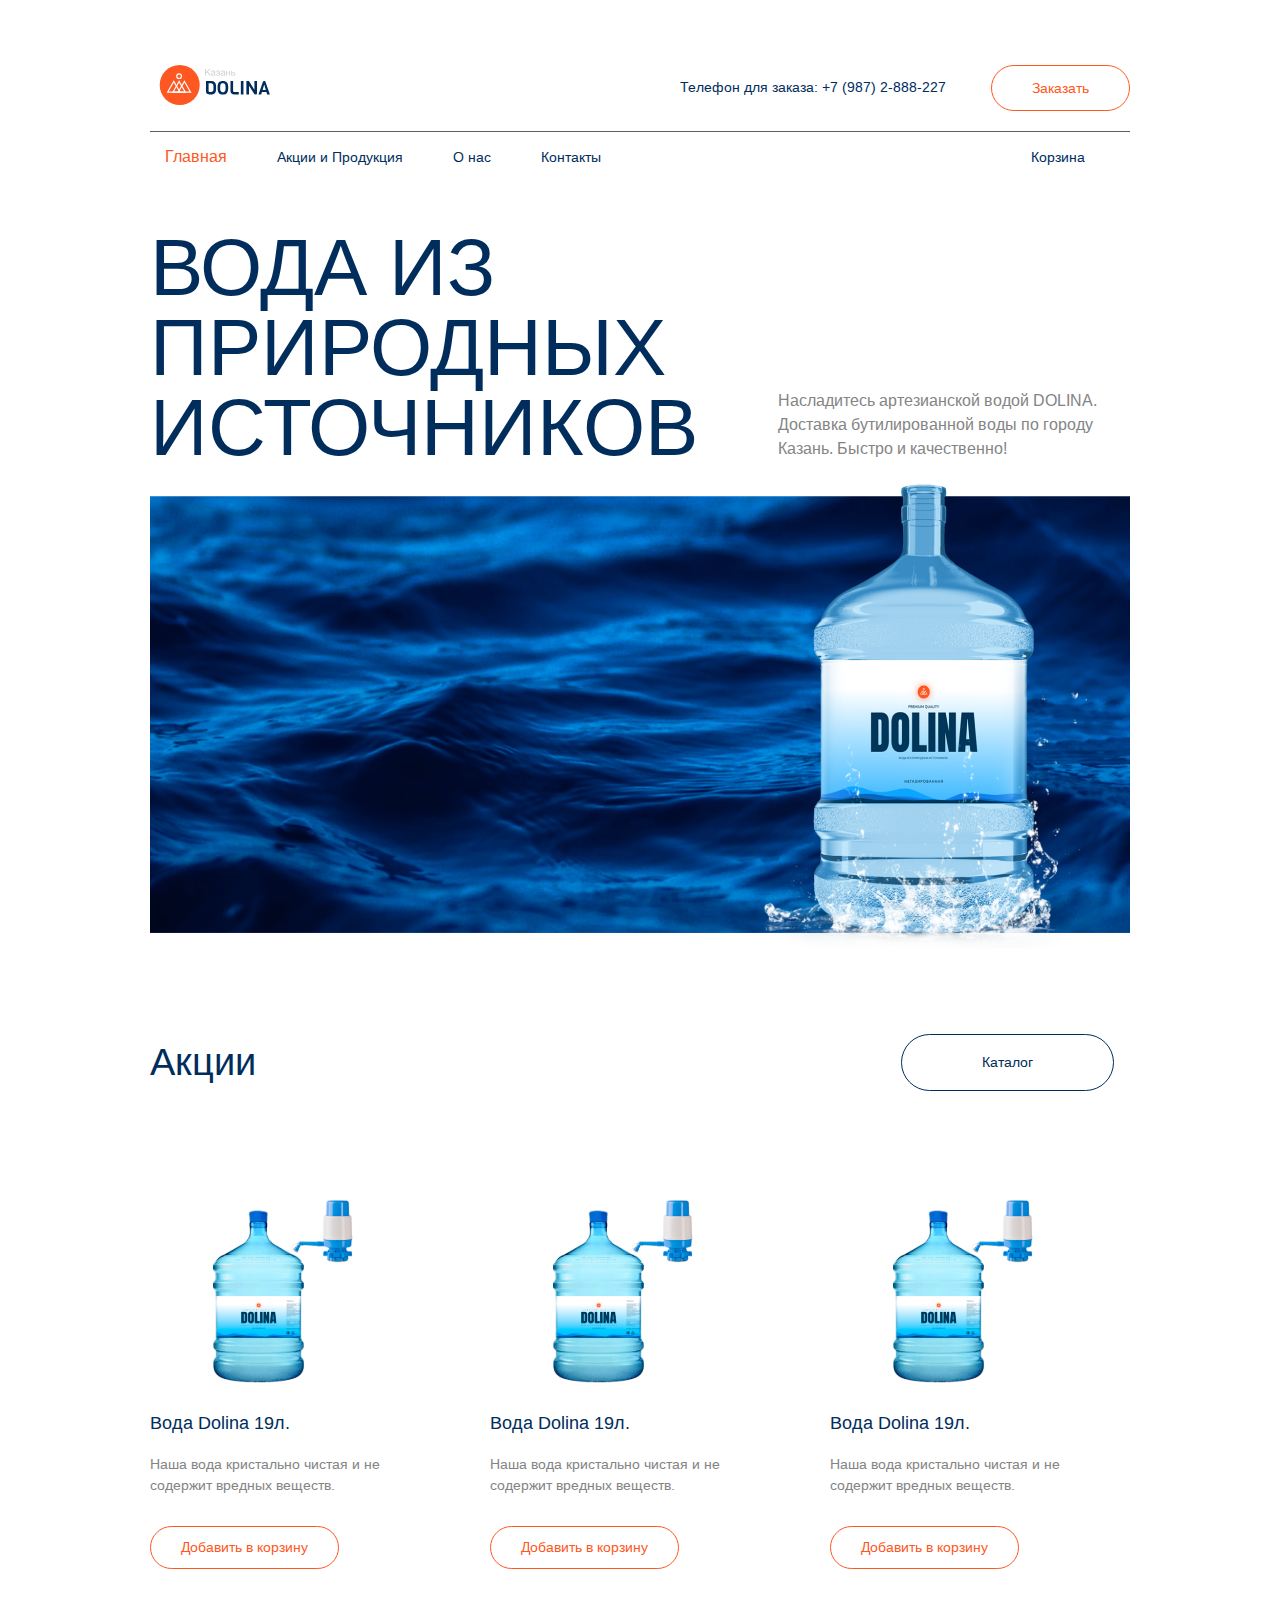
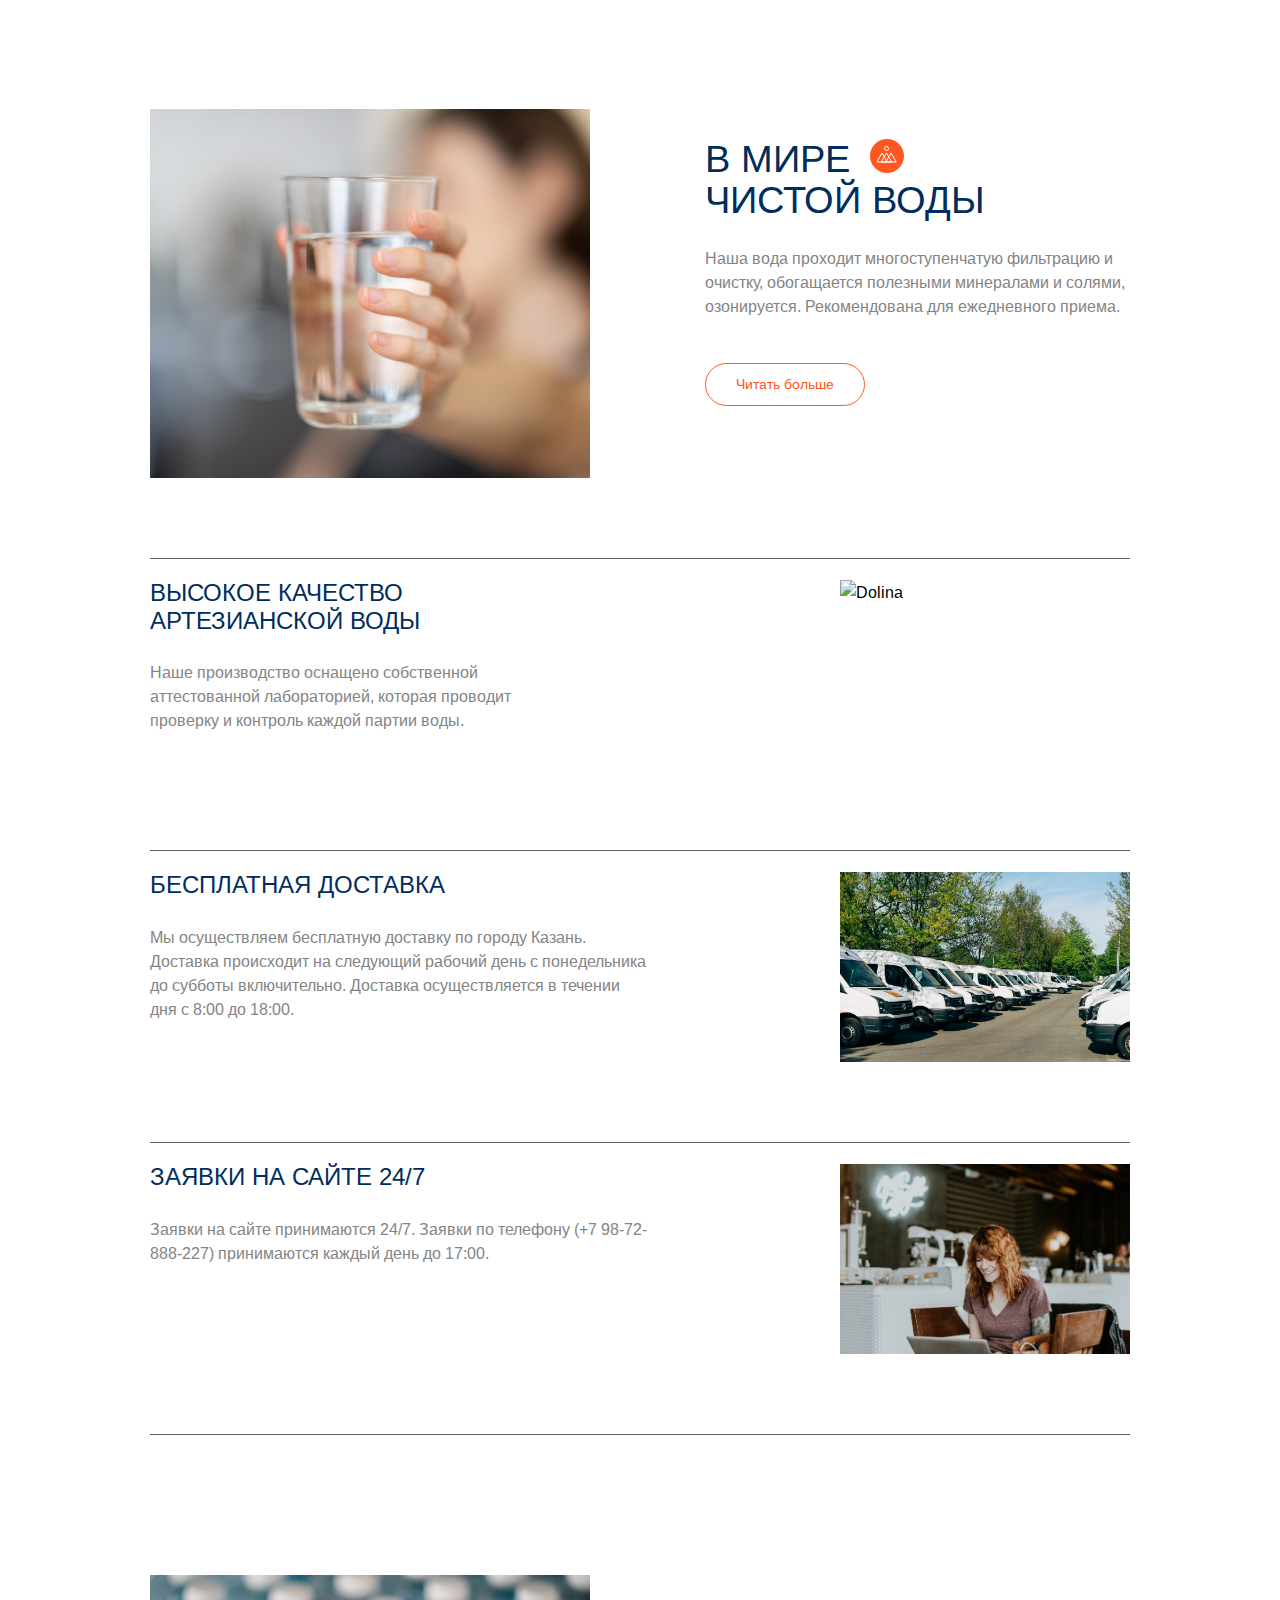
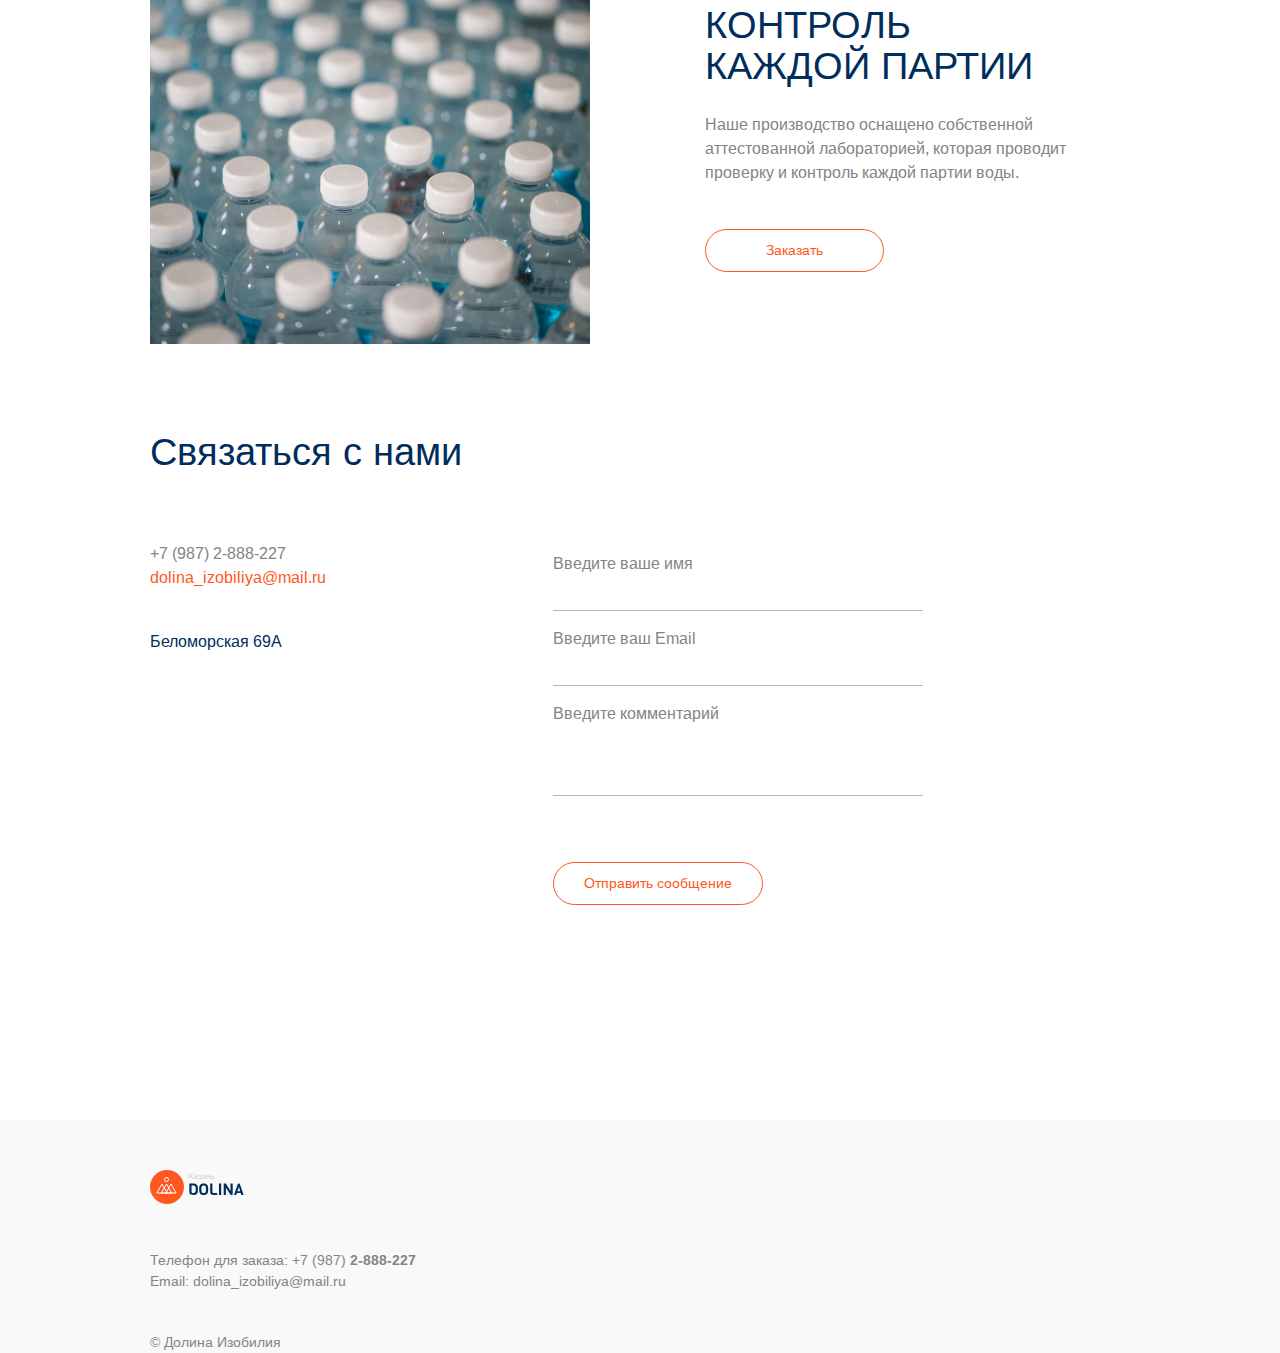
==== index.html @ 8672f8f2 "Update index.html" ====
<!DOCTYPE html>
<html lang="en">
<head>
    <meta charset="UTF-8">
    <meta http-equiv="X-UA-Compatible" content="IE=edge">
    <meta name="viewport" content="width=device-width, initial-scale=1.0">
    <link rel="stylesheet" href="style/style.css">
    <link rel="preconnect" href="https://fonts.googleapis.com">
    <link rel="stylesheet" href="style/adaptive.css">
    <link rel="preconnect" href="https://fonts.gstatic.com" crossorigin>
    <link href="https://fonts.googleapis.com/css2?family=Arimo:wght@400;500;600;700&family=Inter:wght@300;400;500;600&family=Montserrat:ital,wght@0,100;0,200;0,300;0,500;0,600;0,700;1,100;1,200;1,400;1,500&family=Open+Sans:wght@320;380;400&family=Suranna&display=swap" rel="stylesheet">
    <title>Dolina доставка воды</title>
</head>
<body>
    <header class="header">
    <div class="container">
            <div class="nav">
                <a href="/index.html"><img src="img/logo.svg" alt="" class="logotype"></a>
            <a href=tel: +7(987)2888227><p class="phone_header">Телефон для заказа: +7 (987) 2-888-227</p></a>
            <button class="order_btn">Заказать</button>
    </div>
    <div class="line"></div>

    <ul class="menu">
        <li><a href="/index.html">Главная</a></li>
        <li><a href="/akcii_produkciya.html">Акции и Продукция</a></li>
        <li><a href="/Kak_mi_rabotaem.html">О нас</a></li>
        <li><a href="/Kontakti.html">Контакты</a></li>
        <li class="basket"><a href="/basket.html">Корзина</a></li>
    </ul>
    </div>
    </header>

    <section class="main_page">
    <div class="container">
            <div class="voda_h1_h2">
                <h1>ВОДА ИЗ<br> ПРИРОДНЫХ<br> ИСТОЧНИКОВ</h1>
                <h2>Насладитесь артезианской водой DOLINA.<br> Доставка бутилированной воды по городу Казань. Быстро и качественно!</h2>
            </div>
        <img src="/img/Доставка воды по городу Казань.png" alt="" class="voda_main_img">
        </div>
    </section>

    <section class="akcii">
        <div class="container">
            <div class="akcii">
            <p class="akcii_p">Акции</p>
            <button class="katalog_btn">Каталог</button>
        </div>
        <div class="cards">
            <div class="card_1">
                <img src="/img/1but 1.svg" alt="" class="card1_png">
                <p class="header_p">Вода Dolina 19л.</p>
                <p class="under_header">Наша вода кристально чистая и не содержит вредных веществ.</p>
                <button class="add_btn">Добавить в корзину</button>
            </div>

            <div class="card_2">
                <img src="/img/1but 1.svg" alt="" class="card1_png">
                <p class="header_p">Вода Dolina 19л.</p>
                <p class="under_header">Наша вода кристально чистая и не содержит вредных веществ.</p>
                <button class="add_btn">Добавить в корзину</button>
            </div>

            <div class="card_3">
                <img src="/img/1but 1.svg" alt="" class="card1_png">
                <p class="header_p">Вода Dolina 19л.</p>
                <p class="under_header">Наша вода кристально чистая и не содержит вредных веществ.</p>
                <button class="add_btn">Добавить в корзину</button>
            </div>
        </div>
        </div>
    </section>

    <section class="clear_water">
        <div class="container">
            <div class="water">
                <img src="/img/water_cup.svg" alt="Вода Dolina" class="water_cup_img">
                <div class="text_world">
                <p class="world_p">В МИРЕ<br> ЧИСТОЙ ВОДЫ</p>
                <p class="under_world_p">Наша вода проходит многоступенчатую фильтрацию и очистку, обогащается полезными минералами и солями, озонируется.
                    Рекомендована для ежедневного приема.</p>
                <button class="read_more_btn">Читать больше</button>
            </div>
            <img src="/img/circle.svg" alt="" class="circle_img">
        </div>
        </div>
    </section>

    <section class="benefits">
        <div class="container">
            <div class="line_2"></div>
            <div class="water_2">
            <div class="kachestvo">
            <p class="kachestvo_p">ВЫСОКОЕ КАЧЕСТВО<br> АРТЕЗИАНСКОЙ ВОДЫ</p>
            <p class="nashe_p">Наше производство оснащено собственной<br>
                аттестованной лабораторией, которая проводит<br> проверку
                и контроль каждой партии воды.
            </p>
            </div>
            <img src="/img/Доставка воды в Казани.jpg" alt="Dolina" class="kachestvo_img">
        </div>
        
        <div class="line_2"></div>
        <div class="water_2">
        <div class="kachestvo">
        <p class="kachestvo_p">БЕСПЛАТНАЯ ДОСТАВКА</p>
        <p class="nashe_p">Мы осуществляем бесплатную доставку по городу Казань. 
            Доставка происходит на следующий рабочий день с понедельника до субботы включительно. 
            Доставка осуществляется в течении дня с 8:00 до 18:00.
        </p>
        </div>
        <img src="/img/Бесплатная доставка артезианской воды.jpg" alt="Dolina" class="kachestvo_img">
    </div>
    
    <div class="line_2"></div>
    <div class="water_2">
    <div class="kachestvo">
    <p class="kachestvo_p">ЗАЯВКИ НА САЙТЕ 24/7</p>
    <p class="nashe_p">Заявки на сайте принимаются 24/7. 
        Заявки по телефону (+7 98-72-888-227) принимаются каждый день до 17:00.
    </p>
    </div>
    <img src="/img/Заказать воду с доставкой.jpg" alt="Dolina" class="kachestvo_img">
</div>
<div class="line_2"></div>
    </div>
    </section>

    <section class="clear_water">
        <div class="container">
            <div class="water">
                <img src="/img/Артезианская вода.svg" alt="Вода Dolina" class="water_cup_img">
                <div class="text_world">
                <p class="world_p_p">КОНТРОЛЬ<br> КАЖДОЙ ПАРТИИ</p>
                <p class="under_world_p_p">Наше производство оснащено собственной аттестованной
                     лабораторией, которая проводит проверку и контроль каждой партии воды.</p>
                <button class="order_btn_2">Заказать</button>
            </div>
        </div>
        </div>
    </section>

    <section class="contact">
        <div class="container">
            <p class="contact_p">Связаться с нами</p>

        <div class="the_form">
        <div class="inform">
            <p class="phone_p">+7 (987) 2-888-227</p>
            <p class="mail_p">dolina_izobiliya@mail.ru</p>
            <p class="address_p">Беломорская 69А</p>
        </div>
        <form action="" class="postcard">
            <div class="form-row">
            <label for="name">Введите ваше имя</label><input type="text" id="name" required>
            </div>
            <div class="form-row">
            <label for="email">Введите ваш Email</label><input type="email" id="email" required>
            </div>
            <div class="form-row">
            <label for="message">Введите комментарий</label><textarea rows="2" id="message" required></textarea>
            </div>
            <div class="form-row">
            <input type="submit" value="Отправить сообщение">
            </div>
            </form>
        </div>
        </div>

    </section>

<span id="top"></span>
 <div class="container">
<div class="outer">
  <div class="middle">
    <div class="inner">
    </div>
  </div>
</div>
</div>
 
<div id="scroll-bottom"></div>
 
<p id="back-top">
  <a href="#top"><span></span></a>
</p>

    <footer>
        <div class="container">
            <div class="footers">
            <img src="/img/logo.svg" alt="">
            <p class="phone">Телефон для заказа: +7 (987) <b>2-888-227</b></p>
            <p class="email">Email: dolina_izobiliya@mail.ru</p>
            <p class="footer_p">© Долина Изобилия</p>
            </div>
        </div>
    </footer>
    
    <script src="/jquery-3.6.0.min.js"></script>
    <script src="menu.js"></script>
    <script src="/app.js"></script>
</body>
</html>
---- style/style.css ----
* {
    margin: 0;
    padding: 0;
    font-family: 'Arimo', sans-serif;
    line-height: 150%;
}


h1, h2, h3, h4, h5, h6 {
    padding: 0;
    margin: 0;
}

ul, li {
    display: block;
    padding: 0;
    margin: 0;
}

.container {
    width: 980px;
    margin: 0 auto; 
}

.logotype {
    cursor: pointer;
    width: 130px;
    height: 40px;
}

a {
    text-decoration: none;
}

.phone_header {
    cursor: pointer;
    color: #002D5C;
    padding-top: 12px;
    padding-left: 400px;
    font-size: 14px;
    transition: 0.3s;
}

.phone_header:hover {
    transform: scale(15px);
    font-size: 15px;
    color: #FF5722;
}

.header {
    padding-top: 65px;
}

.nav {
    display: flex;
}

.menu {
    display: flex;
    padding-left: 15px;
    padding-top: 12px;
}

.menu li { 
    margin-right: 50px;
    list-style-type: none;
}

.menu li a {
    white-space: nowrap;
    letter-spacing: -1%;
    font-weight: 500;
    text-decoration: none;
    font-size: 14px;
    transition: 0.3s;
    color: #002D5C;
}

.menu li a:hover {
    font-size: 15px;
    transform: scale(15px);
    color: #FF5722;
}

.menu li.active a {
    font-size: 16px;
	color: #FF5722;
}

.order_btn {
    cursor: pointer;
    border: 1px solid #FF5722;
    border-radius: 50px;
    padding: 10px 40px 10px 40px;
    background-color: #ffffff;
    font-size: 14px;
    font-weight: 500;
    color: #FF5722;
    margin-left: auto;
    transition: 0.5s;
}

.order_btn:hover {
    background-color: #FF5722;
    color: white;
    transform: scale(1.1);
}

.basket {
    cursor: pointer;
    padding-left: 380px;
    transition: 0.5s;
}

.line {
    border-bottom: 1px solid #606060;
    margin-top: 20px;
}

.voda_h1_h2 {
    display: flex;
}

h1 {
    padding-top: 60px;
    color: #002D5C;
    line-height: 100%;
    font-size: 80px;
    font-weight: 200;
}

h2 {
    font-size: 16px;
    color: #848484;
    font-weight: 100;
    padding-top: 220px;
    padding-left: 80px;
}

.voda_main_img {
    width: 980px;
    height: 480px;
}

.akcii {
    display: flex;
}

.akcii_p {
    color: #002D5C;
    font-size: 38px;
    font-weight: 500;
    padding-top: 80px;
}

.katalog_btn {
    font-size: 14px;
    margin-top: 80px;
    cursor: pointer;
    background-color: #ffffff;
    border: 1px solid #002D5C;
    border-radius: 50px;
    padding: 10px 80px 10px 80px;
    color: #002D5C;
    font-weight: 500;
    margin-left: 645px;
    transition: 0.5s;
}

.katalog_btn:hover {
    background-color: #FF5722;
    color: white;
    transform: scale(1.1);
    border: none;
}

.cards {
    display: flex;
}

.card_1 {
    padding-top: 105px;
}

.header_p {
    font-size: 18px;
    color: #002D5C;
}

.under_header {
    font-size: 14px;
    color: #848484;
    padding-top: 18px;
    width: 230px; 
}

.add_btn {
    margin-top: 30px;
    font-size: 14px;
    cursor: pointer;
    background-color: #ffffff;
    border: 1px solid #FF5722;
    border-radius: 50px;
    padding: 10px 30px 10px 30px;
    color: #FF5722;
    font-weight: 500;
    transition: 0.5s;
}

.add_btn:hover {
    background-color: #FF5722;
    color: #ffffff;
    transform: scale(1.1);
    border: none;
}

.card_2 {
    padding-top: 105px;
    padding-left: 110px;
}

.card_3 {
    padding-top: 105px;
    padding-left: 110px;
}

.clear_water {
    padding-top: 120px;
}

.water {
    display: flex;
}

.water_cup_img {
    padding-top: 20px;
}

.world_p {
    padding-left: 115px;
    color: #002D5C;
    font-size: 38px;
    line-height: 108%;
}

.circle_img {
    position: absolute;
    padding-top: 50px;
    padding-left: 720px;
}

.under_world_p {
    color: #848484;
    padding-top: 25px;
    padding-left: 115px;
}

.text_world {
    padding-top: 50px;
}

.read_more_btn {
    margin-top: 45px;
    font-size: 14px;
    cursor: pointer;
    background-color: #ffffff;
    border: 1px solid #FF5722;
    border-radius: 50px;
    padding: 10px 30px 10px 30px;
    color: #FF5722;
    font-weight: 500;
    transition: 0.5s;
    margin-left: 115px;
}

.read_more_btn:hover {
    background-color: #FF5722;
    color: #ffffff;
    transform: scale(1.1);
    border: none;
}

.line_2 {
    border-bottom: 1px solid #606060;
    margin-top: 80px;
}

.kachestvo_p {
    color: #002D5C;
    font-size: 24px;
    padding-top: 21px;
    line-height: 115%;
    width: 300px;
}

.nashe_p {
    padding-top: 25px;
    font-size: 16px;
    color: #848484;
    width: 500px;
    line-height: 150%;
}

.kachestvo_img {
    width: 425px;
    height: 190px;
    margin-top: 21px;
    margin-left: 190px;
}

.water_2 {
    display: flex;
}

.world_p_p {
    padding-left: 115px;
    color: #002D5C;
    font-size: 38px;
    line-height: 108%;
}

.under_world_p_p {
    color: #848484;
    padding-top: 25px;
    padding-left: 115px;
}

.order_btn_2 {
    cursor: pointer;
    border: 1px solid #FF5722;
    border-radius: 50px;
    padding: 10px 60px 10px 60px;
    background-color: #ffffff;
    font-size: 14px;
    font-weight: 500;
    color: #FF5722;
    margin-top: 45px;
    margin-left: 115px;
    transition: 0.5s;
}

.order_btn_2:hover {
    background-color: #FF5722;
    color: white;
    transform: scale(1.1);
}

footer {
    margin-top: 180px;
    background-color: #F9F9F9;
    color: #848484;
}

.phone {
    margin-top: 40px;
}

.footer_p {
    margin-top: 40px;
}

.phone, .footer_p, .email {
    font-size: 14px;
}

.footers {
    padding-top: 50px;
}

.menu_icon {
    display: none;
}

.contact_p {
    color: #002D5C;
    font-size: 38px;
    font-weight: 500;
    padding-top: 80px;
}

.phone_p, .mail_p, .address_p {
    font-size: 16px;
    color: #848484;
}

.phone_p {
    margin-top: 60px;
}

.mail_p {
    color: #FF5722;
}

.address_p {
    padding-top: 40px;
    color: #002D5C;
}

.the_form {
    display: flex;
}

.postcard {
    max-width: 350px;
    margin: 50px auto 0;
    padding: 20px;
    color: #848484;
 }

 .form-row {
    margin-bottom: 15px;
 }

 .form-row input[type="text"], .form-row input[type="email"], .form-row textarea {
    width: 100%;
    padding: 0 10px;
    line-height: 35px;
    border-width: 0;
    outline: none;
    background-size: 8px 35px;
    border-bottom: 1px solid #b6b6b6;
 }

 .form-row textarea {
    background-attachment: local;
    background-repeat: repeat;
    resize: none;
 }

 .form-row input[type="submit"] {
    margin-top: 45px;
    font-size: 14px;
    cursor: pointer;
    background-color: #ffffff;
    border: 1px solid #FF5722;
    border-radius: 50px;
    padding: 10px 30px 10px 30px;
    color: #FF5722;
    font-weight: 500;
    transition: 0.5s;
 }

 .form-row input[type=submit]:hover {
    background-color: #FF5722;
    color: #ffffff;
    transform: scale(1.1);
    border: none;
}

#back-top{ 
    position:fixed;
    height: 38px;
    bottom: 45px;
    left: 20px;
    padding: 0;
    margin: 0;
  }
   
  #back-top a{
    display:block;
    text-align:center;
  }
   
  #back-top span{
    width: 65px;
    height: 65px;
    display:block;
    margin: 0;
    padding: 0;
    background: url("/img/up_icon.svg") no-repeat center center;
  }
---- style/adaptive.css ----
/* адаптив */

@media screen and (max-width: 1200px) {
    .container {
        width: 1140px;
    }
}

@media screen and (max-width: 1199px) {
    .container {
        width: 960px;
    }

    .logotype {
        width: 100px;
        height: 40px;
    }

    .order_btn {
        border-radius: 30px;
        padding: 5px 20px 5px 20px;
    }

    .menu {
        white-space: nowrap
    }

    .menu li a {
        font-size: 14px;
    }

    h1 {
        font-size: 60px;
    }
    h2 {
        font-size: 16px;
        padding-top: 160px;
    }
    .voda_main_img {
        width: 960px;
        height: 430px;
    }
    .katalog_btn {
        margin-left: 640px;
    }
    .card_2, .card_3 {
        padding-left: 130px;
    }
    .world_p {
        font-size: 26px;
        white-space: nowrap;
    }
    .circle_img {
        padding-top: 45px;
        padding-left: 670px;
    }
    .read_more_btn {
        margin-top: 30px;
    }
    .kak_rabotaet_img {
        width: 960px;
    }
    .under_akcii_p {
        white-space: nowrap;
    }
    .under_headline_p {
        white-space: nowrap;
    }
}

@media screen and (max-width: 991px) {
    .container {
        width: 720px;
    }
    .nashe_p {
        width: 385px;
    }
    .menu {
        padding-left: 10px;
    }
    .phone_header {
        padding-left: 200px;
    }
    .katalog_btn {
        margin-left: 400px;
    }
    h2 {
        padding-top: 130px;
        font-size: 14px;
    }
    .card_2, .card_3 {
        padding-left: 30px;
    }
    .voda_main_img {
        width: 720px;
        height: 350px;
    }
    .kachestvo_img {
        margin-left: 50px;
    }
    .world_p_p {
        padding-left: 100px;
        font-size: 26px;
    }
    .under_world_p_p {
        padding-left: 100px;
    }
    .order_btn_2 {
        margin-left: 100px;
    }
    .nashe_p{
        font-size: 14px;
    }
    .under_world_p {
        font-size: 14px;
    }
    .under_world_p_p {
        font-size: 14px;
    }
    .basket {
        padding-left: 140px;
    }
   
}

@media screen and (max-width: 767px) {
    .container {
        width: 540px;
    }

    .phone_header {
        padding-left: 40px;
    }

    .katalog_btn {
        margin-left: 225px;
    }

    .card_2 {
        padding-left: 130px;
    }

    .card_3 {
        display: none;
    }

    .circle_img {
        display: none;
    }

    .world_p, .under_world_p {
        margin-left: 0px;
        padding-left: 0px;
    }

    .read_more_btn {
        margin-left: 0px;
    }

    .water {
        display: block;
        margin-left: 10px;
    }

    .water_cup_img {
        height: 300px;
        padding-left: 0px;
        margin-left: 0px;
        padding: 0;
    }

    .line {
        width: 100%;
    }

    .voda_main_img {
        width: 540px;
        height: 250px;
    }

    .voda_h1_h2 {
        display: block;
    }

    h1 {
        font-size: 80px;
    }

    h2 {
        padding-top: 20px;
        padding-left: 0px;
        font-size: 16px;
    }

    .world_p_p, .under_world_p_p {
        padding-left: 0px;
    }

    .order_btn_2 {
        margin-left: 0px;
    }

    .kachestvo_img {
        width: 140px;
        height: 70px;
    }

    .basket {
        padding-left: 0px;
    }

    .the_form {
        display: block;
    }
    
    .postcard {
        margin-left: 0px;
        margin-top: 110px;
        padding: 0;
    }
   
}
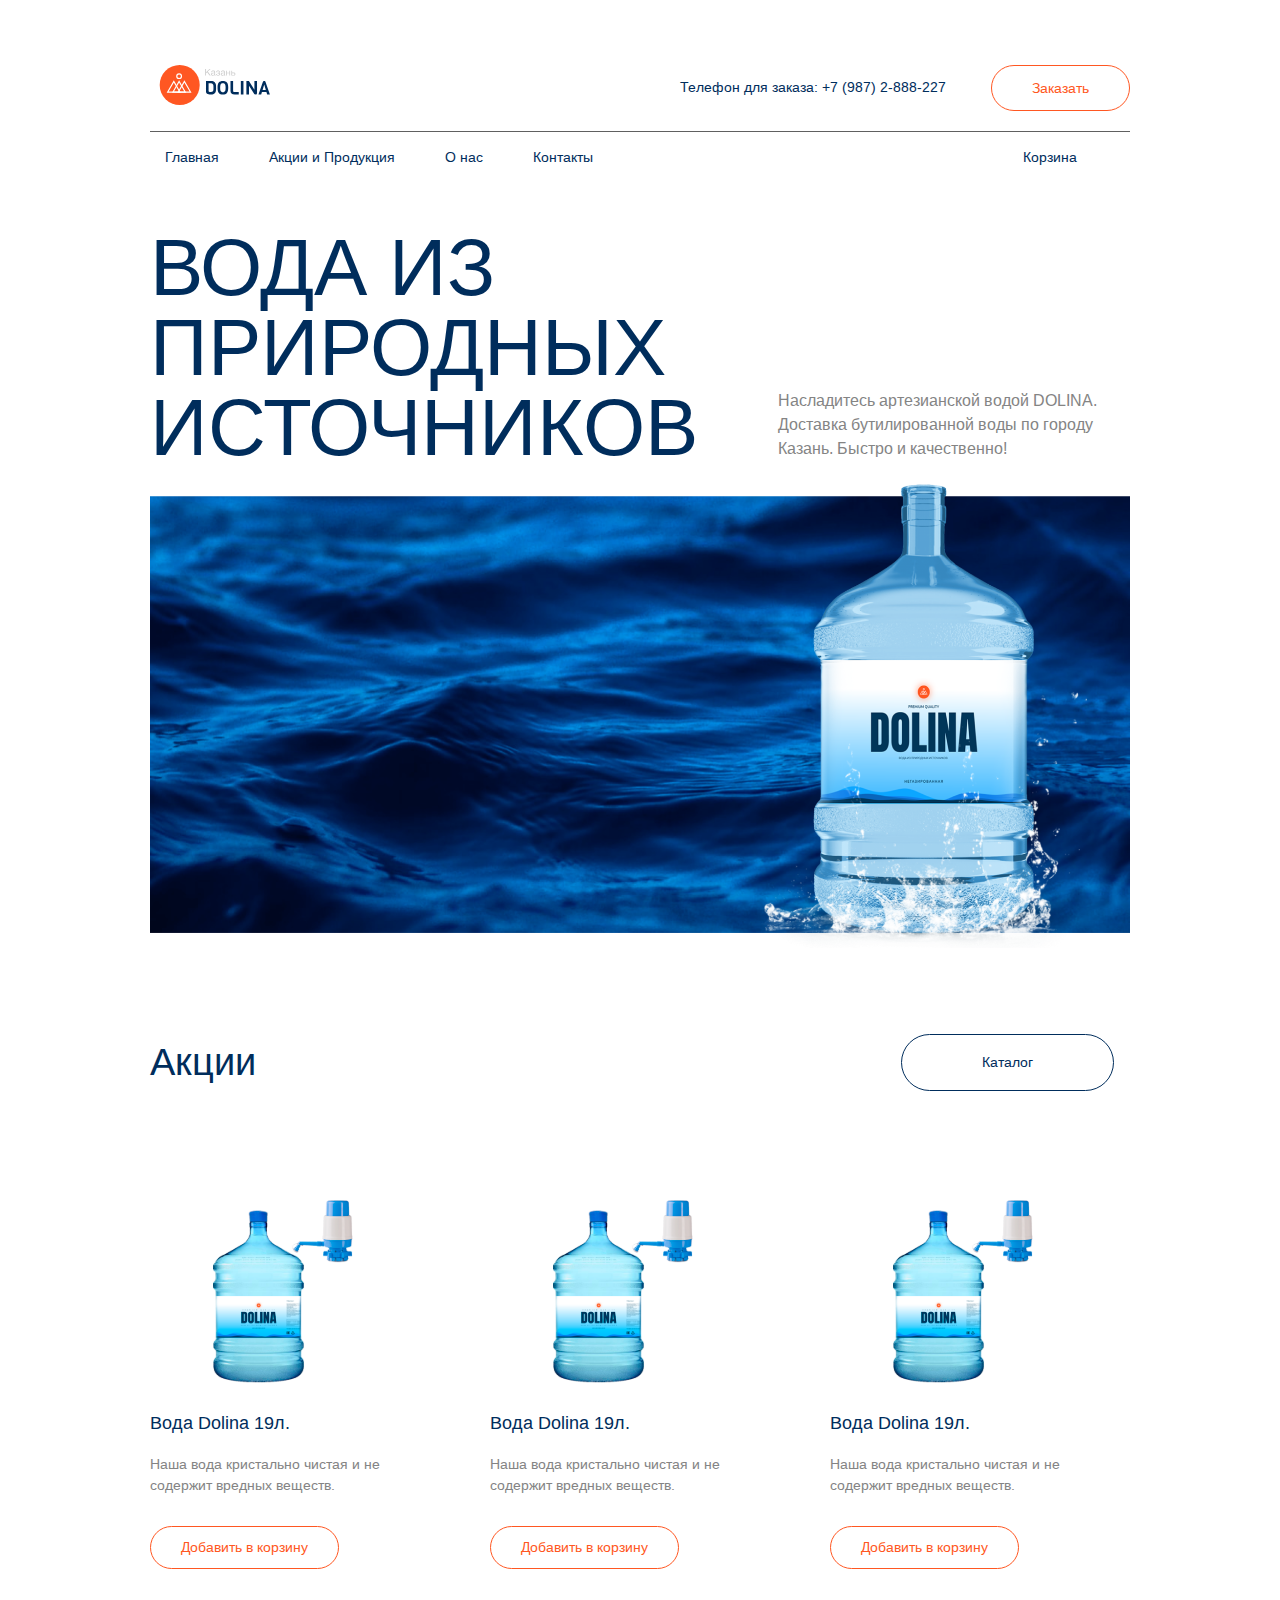
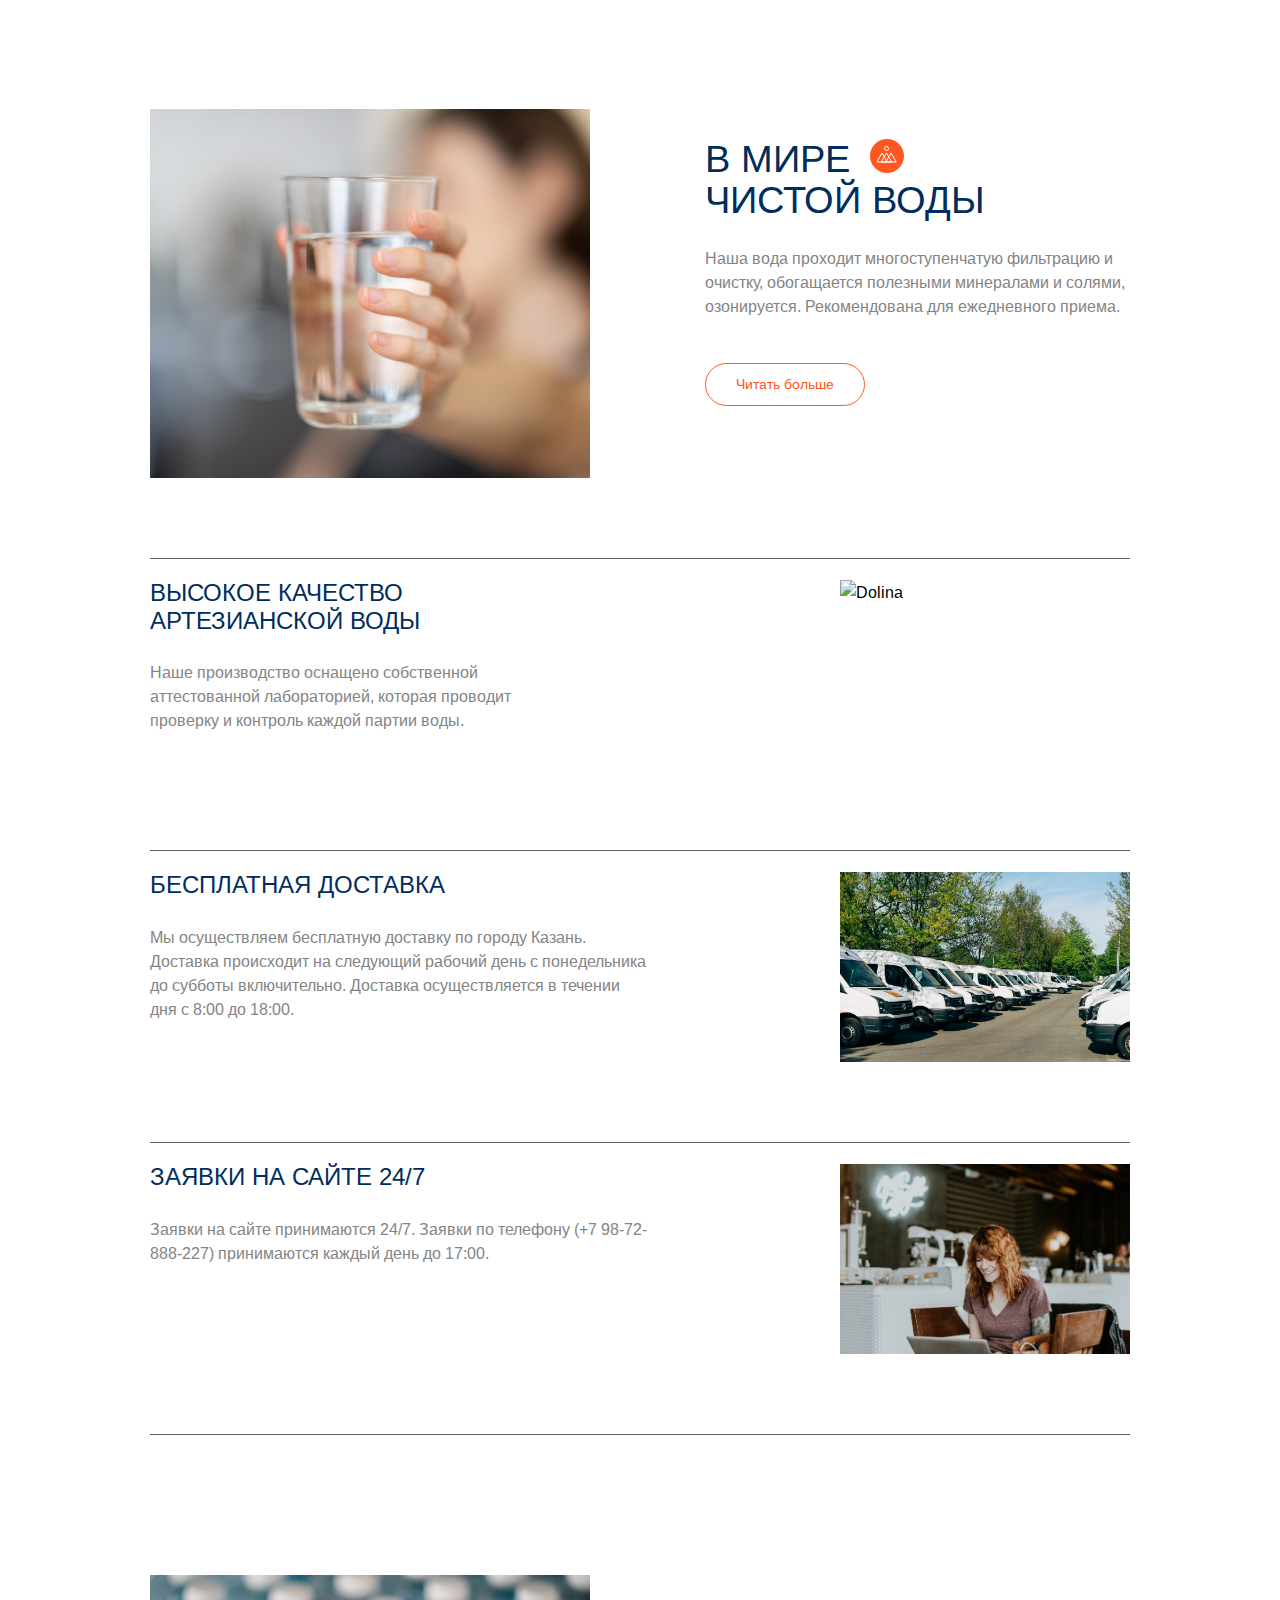
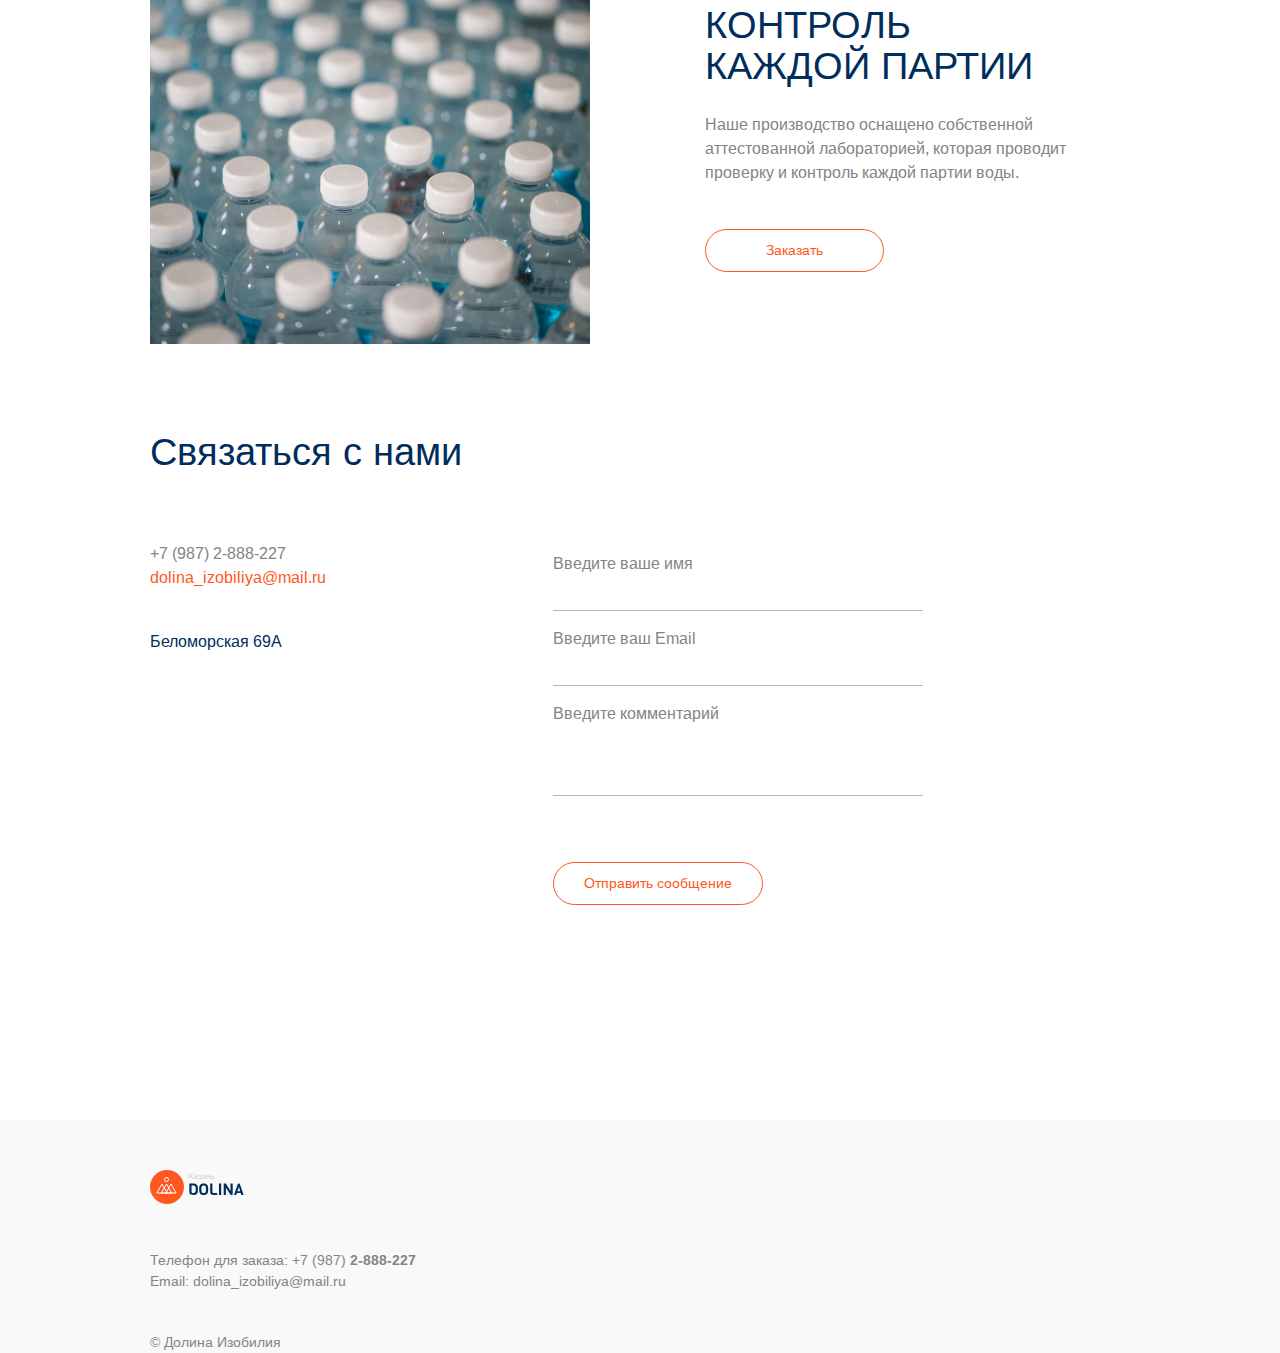
==== commit 3b314658: "Update index.html" ====
--- a/index.html
+++ b/index.html
@@ -14,20 +14,27 @@
 <body>
     <header class="header">
     <div class="container">
-            <div class="nav">
-                <a href="/index.html"><img src="img/logo.svg" alt="" class="logotype"></a>
+
+        <div class="menu-burger_header">
+        <span></span>
+        </div>
+        
+    <nav class="nav_nav">
+
+    <div class="nav">
+            <a href="/index.html"><img src="img/logo.svg" alt="" class="logotype"></a>
             <a href=tel: +7(987)2888227><p class="phone_header">Телефон для заказа: +7 (987) 2-888-227</p></a>
             <button class="order_btn">Заказать</button>
     </div>
     <div class="line"></div>
-
     <ul class="menu">
-        <li><a href="/index.html">Главная</a></li>
-        <li><a href="/akcii_produkciya.html">Акции и Продукция</a></li>
-        <li><a href="/Kak_mi_rabotaem.html">О нас</a></li>
-        <li><a href="/Kontakti.html">Контакты</a></li>
-        <li class="basket"><a href="/basket.html">Корзина</a></li>
+        <li><a href="inbdex.html">Главная</a></li>
+        <li><a href="akcii_produkciya.html">Акции и Продукция</a></li>
+        <li><a href="Kak_mi_rabotaem.html">О нас</a></li>
+        <li><a href="Kontakti.html">Контакты</a></li>
+        <li class="basket"><a href="basket.html">Корзина</a></li>
     </ul>
+    </nav>
     </div>
     </header>
 
@@ -37,7 +44,7 @@
                 <h1>ВОДА ИЗ<br> ПРИРОДНЫХ<br> ИСТОЧНИКОВ</h1>
                 <h2>Насладитесь артезианской водой DOLINA.<br> Доставка бутилированной воды по городу Казань. Быстро и качественно!</h2>
             </div>
-        <img src="/img/Доставка воды по городу Казань.png" alt="" class="voda_main_img">
+        <img src="img/Доставка воды по городу Казань.png" alt="" class="voda_main_img">
         </div>
     </section>
 
@@ -49,21 +56,21 @@
         </div>
         <div class="cards">
             <div class="card_1">
-                <img src="/img/1but 1.svg" alt="" class="card1_png">
+                <img src="img/1but 1.svg" alt="" class="card1_png">
                 <p class="header_p">Вода Dolina 19л.</p>
                 <p class="under_header">Наша вода кристально чистая и не содержит вредных веществ.</p>
                 <button class="add_btn">Добавить в корзину</button>
             </div>
 
             <div class="card_2">
-                <img src="/img/1but 1.svg" alt="" class="card1_png">
+                <img src="img/1but 1.svg" alt="" class="card1_png">
                 <p class="header_p">Вода Dolina 19л.</p>
                 <p class="under_header">Наша вода кристально чистая и не содержит вредных веществ.</p>
                 <button class="add_btn">Добавить в корзину</button>
             </div>
 
             <div class="card_3">
-                <img src="/img/1but 1.svg" alt="" class="card1_png">
+                <img src="img/1but 1.svg" alt="" class="card1_png">
                 <p class="header_p">Вода Dolina 19л.</p>
                 <p class="under_header">Наша вода кристально чистая и не содержит вредных веществ.</p>
                 <button class="add_btn">Добавить в корзину</button>
@@ -75,14 +82,14 @@
     <section class="clear_water">
         <div class="container">
             <div class="water">
-                <img src="/img/water_cup.svg" alt="Вода Dolina" class="water_cup_img">
+                <img src="img/water_cup.svg" alt="Вода Dolina" class="water_cup_img">
                 <div class="text_world">
                 <p class="world_p">В МИРЕ<br> ЧИСТОЙ ВОДЫ</p>
                 <p class="under_world_p">Наша вода проходит многоступенчатую фильтрацию и очистку, обогащается полезными минералами и солями, озонируется.
                     Рекомендована для ежедневного приема.</p>
                 <button class="read_more_btn">Читать больше</button>
             </div>
-            <img src="/img/circle.svg" alt="" class="circle_img">
+            <img src="img/circle.svg" alt="" class="circle_img">
         </div>
         </div>
     </section>
@@ -98,7 +105,7 @@
                 и контроль каждой партии воды.
             </p>
             </div>
-            <img src="/img/Доставка воды в Казани.jpg" alt="Dolina" class="kachestvo_img">
+            <img src="img/Доставка воды в Казани.jpg" alt="Dolina" class="kachestvo_img">
         </div>
         
         <div class="line_2"></div>
@@ -110,7 +117,7 @@
             Доставка осуществляется в течении дня с 8:00 до 18:00.
         </p>
         </div>
-        <img src="/img/Бесплатная доставка артезианской воды.jpg" alt="Dolina" class="kachestvo_img">
+        <img src="img/Бесплатная доставка артезианской воды.jpg" alt="Dolina" class="kachestvo_img">
     </div>
     
     <div class="line_2"></div>
@@ -121,7 +128,7 @@
         Заявки по телефону (+7 98-72-888-227) принимаются каждый день до 17:00.
     </p>
     </div>
-    <img src="/img/Заказать воду с доставкой.jpg" alt="Dolina" class="kachestvo_img">
+    <img src="img/Заказать воду с доставкой.jpg" alt="Dolina" class="kachestvo_img">
 </div>
 <div class="line_2"></div>
     </div>
@@ -130,7 +137,7 @@
     <section class="clear_water">
         <div class="container">
             <div class="water">
-                <img src="/img/Артезианская вода.svg" alt="Вода Dolina" class="water_cup_img">
+                <img src="img/Артезианская вода.svg" alt="Вода Dolina" class="water_cup_img">
                 <div class="text_world">
                 <p class="world_p_p">КОНТРОЛЬ<br> КАЖДОЙ ПАРТИИ</p>
                 <p class="under_world_p_p">Наше производство оснащено собственной аттестованной
@@ -189,7 +196,7 @@
     <footer>
         <div class="container">
             <div class="footers">
-            <img src="/img/logo.svg" alt="">
+            <img src="img/logo.svg" alt="">
             <p class="phone">Телефон для заказа: +7 (987) <b>2-888-227</b></p>
             <p class="email">Email: dolina_izobiliya@mail.ru</p>
             <p class="footer_p">© Долина Изобилия</p>
--- a/style/style.css
+++ b/style/style.css
@@ -470,3 +470,12 @@
     background: url("/img/up_icon.svg") no-repeat center center;
   }
 
+  .container {
+    animation: 1s show ease;
+  }
+
+  @keyframes show {
+    from { opacity: 0; }
+    to { opacity: 1; }
+  }
+
--- a/style/adaptive.css
+++ b/style/adaptive.css
@@ -130,10 +130,16 @@
 
     .phone_header {
         padding-left: 40px;
+        padding-top: 40px;
+        font-size: 24px;
     }
 
     .katalog_btn {
         margin-left: 225px;
+    }
+
+    .phone_header:hover {
+        font-size: 24px;
     }
 
     .card_2 {
@@ -218,5 +224,114 @@
         margin-top: 110px;
         padding: 0;
     }
-   
+
+    .menu-burger_header {
+        position: relative;
+        width: 40px;
+        height: 35px;
+        display: block;
+    }
+
+    .menu-burger_header span, .menu-burger_header:after, .menu-burger_header:before {
+        height: 2px;
+        width: 100%;
+        position: absolute;
+        background: #515758;
+        margin: 0 auto;
+    }
+
+    .menu-burger_header span {
+        top: 20px;
+    }
+
+    .menu-burger_header:after, .menu-burger_header:before {
+        content: '';
+    }
+    .menu-burger_header:after {
+        bottom: 0px;
+    }
+    .menu-burger_header:before {
+        top: 5px;
+    }
+    
+    .nav_nav {
+        display: block;
+        position: absolute;
+        padding-top: 50px;
+        top: 105px;
+        left: 0;
+        background: #ffffff;
+        width: 100%;
+        height: 100%;
+        left: -100%;
+        transition: all 0.4s ease;
+    }
+
+    .nav {
+        display: block;
+    }
+
+
+    .logotype {
+        margin-left: 30px;
+    }
+
+    .order_btn {
+        margin-top: 30px;
+        margin-left: 30px;
+    }
+
+    .menu {
+       display: block;
+    }
+
+    .menu li {
+        margin: 40px 0px 40px 33px;
+    }
+
+    .menu li a {
+        font-size: 24px;
+    }
+
+    .menu li a:hover {
+        font-size: 32px;
+    }
+
+    .menu li.active a {
+        font-size: 32px;
+    }
+
+    .nav_nav.open-menu {
+        left: 0;
+    }
+
+    .order_btn {
+        font-size: 24px;
+    }
+
+    .logotype {
+        width: 140px;
+        height: 70px;
+    }
+    
+    .menu-burger_header.open-menu span {
+        opacity: 0;
+        transition: 0.5s;
+    }
+    
+    .menu-burger_header.open-menu:before {
+        transform: rotate(38deg);
+        top: 16px;
+        transition: 0.4s;
+    }
+
+    .menu-burger_header.open-menu:after {
+        transform: rotate(-38deg);
+        bottom: 16px;
+        transition: 0.4s;
+    }
+
+    .fixed-page {
+        overflow: hidden;
+    }
 }
